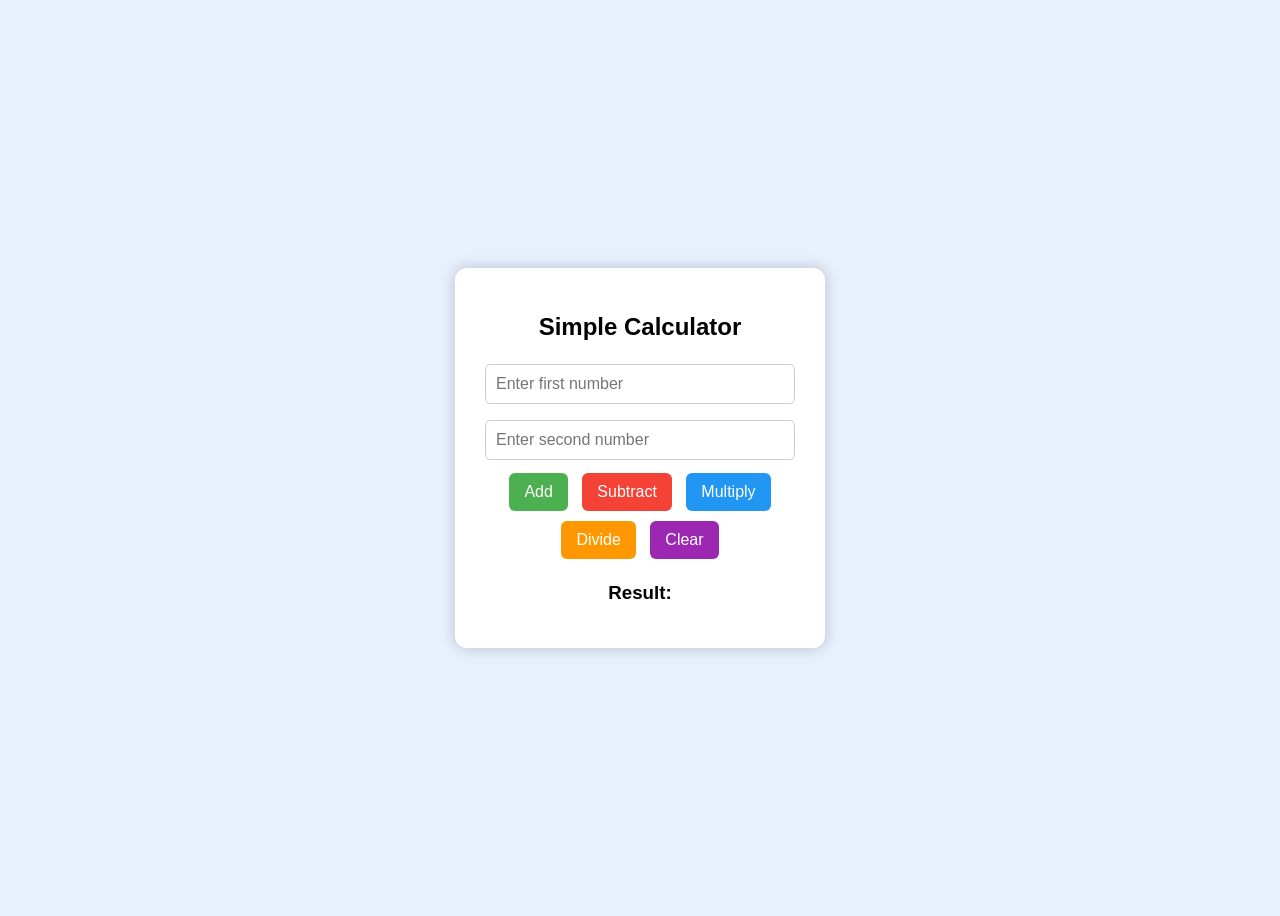
==== index.html @ 3a1f04d9 "Rename calculator buttons.html to index.html" ====
<!DOCTYPE html>
<html lang="en">
<head>
  <meta charset="UTF-8">
  <title>User Defined Calculator</title>
  <style>
    body {
      font-family: Arial;
      background: #e7f0fd;
      display: flex;
      justify-content: center;
      align-items: center;
      height: 100vh;
    }
    .calc-box {
      background: #fff;
      padding: 25px;
      border-radius: 12px;
      box-shadow: 0 0 15px rgba(0,0,0,0.2);
      width: 320px;
      text-align: center;
    }
    input {
      width: 90%;
      padding: 10px;
      margin: 8px 0;
      font-size: 16px;
      border-radius: 5px;
      border: 1px solid #ccc;
    }
    button {
      padding: 10px 15px;
      margin: 5px;
      font-size: 16px;
      border: none;
      border-radius: 6px;
      cursor: pointer;
    }
    .add { background: #4caf50; color: white; }
    .sub { background: #f44336; color: white; }
    .mul { background: #2196f3; color: white; }
    .div { background: #ff9800; color: white; }
    .clear { background: #9c27b0; color: white; }
    h2 { margin-bottom: 15px; }
  </style>
</head>
<body>
  <div class="calc-box">
    <h2>Simple Calculator</h2>
    <input type="number" id="num1" placeholder="Enter first number"><br>
    <input type="number" id="num2" placeholder="Enter second number"><br>
    
    <!-- Operation Buttons -->
    <div>
      <button class="add" onclick="performOperation('add')">Add</button>
      <button class="sub" onclick="performOperation('sub')">Subtract</button>
      <button class="mul" onclick="performOperation('mul')">Multiply</button>
      <button class="div" onclick="performOperation('div')">Divide</button>
      <button class="clear" onclick="clearFields()">Clear</button>
    </div>

    <h3 id="result">Result: </h3>
  </div>

  <script>
    // ----- User defined functions -----
    function add(a, b) {
      return a + b;
    }

    function subtract(a, b) {
      return a - b;
    }

    function multiply(a, b) {
      return a * b;
    }

    function divide(a, b) {
      if (b === 0) return "Error! Division by zero.";
      return a / b;
    }

    // Main operation function
    function performOperation(type) {
      let n1 = parseFloat(document.getElementById("num1").value);
      let n2 = parseFloat(document.getElementById("num2").value);
      let result;

      if (isNaN(n1) || isNaN(n2)) {
        document.getElementById("result").innerText = "Please enter valid numbers!";
        return;
      }

      // Call respective user-defined function
      if (type === 'add') result = add(n1, n2);
      else if (type === 'sub') result = subtract(n1, n2);
      else if (type === 'mul') result = multiply(n1, n2);
      else if (type === 'div') result = divide(n1, n2);
      else result = "Invalid operation";

      document.getElementById("result").innerText = "Result: " + result;
    }

    // Clear all input fields and result
    function clearFields() {
      document.getElementById("num1").value = "";
      document.getElementById("num2").value = "";
      document.getElementById("result").innerText = "Result:";
    }
  </script>
</body>
</html>
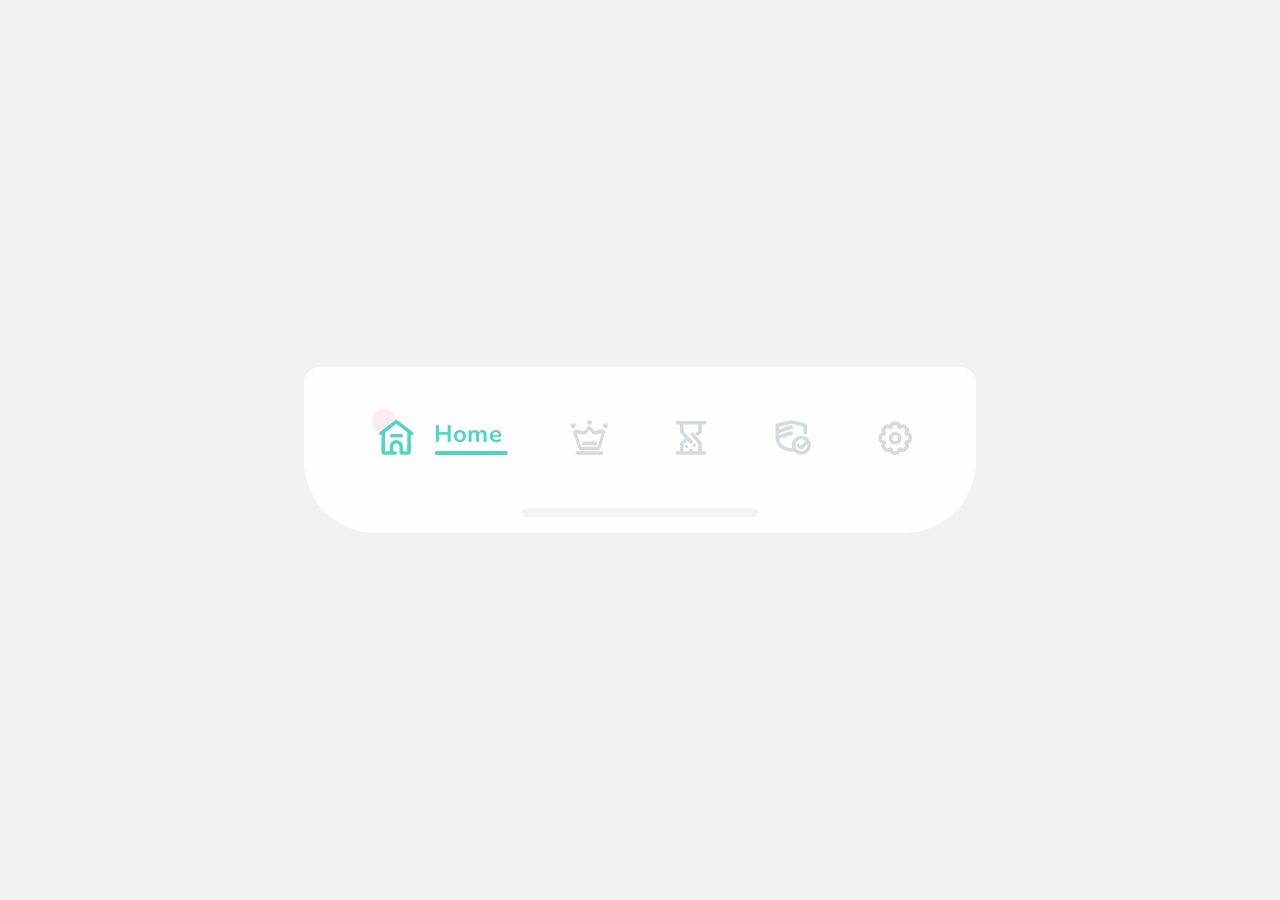
==== commit 1030bf58: "Add files via upload" ====
--- a/index.html
+++ b/index.html
@@ -1,113 +1,129 @@
 <!DOCTYPE html>
 <html lang="en">
 <head>
-  <meta charset="UTF-8">
-  <title>User Defined Calculator</title>
-  <style>
-    body {
-      font-family: Arial;
-      background: #e7f0fd;
-      display: flex;
-      justify-content: center;
-      align-items: center;
-      height: 100vh;
-    }
-    .calc-box {
-      background: #fff;
-      padding: 25px;
-      border-radius: 12px;
-      box-shadow: 0 0 15px rgba(0,0,0,0.2);
-      width: 320px;
-      text-align: center;
-    }
-    input {
-      width: 90%;
-      padding: 10px;
-      margin: 8px 0;
-      font-size: 16px;
-      border-radius: 5px;
-      border: 1px solid #ccc;
-    }
-    button {
-      padding: 10px 15px;
-      margin: 5px;
-      font-size: 16px;
-      border: none;
-      border-radius: 6px;
-      cursor: pointer;
-    }
-    .add { background: #4caf50; color: white; }
-    .sub { background: #f44336; color: white; }
-    .mul { background: #2196f3; color: white; }
-    .div { background: #ff9800; color: white; }
-    .clear { background: #9c27b0; color: white; }
-    h2 { margin-bottom: 15px; }
-  </style>
+    <meta charset="UTF-8">
+    <meta name="viewport" content="width=device-width, initial-scale=1.0">
+    <title>Document</title>
+    <link rel="stylesheet" href="styles.css">
 </head>
 <body>
-  <div class="calc-box">
-    <h2>Simple Calculator</h2>
-    <input type="number" id="num1" placeholder="Enter first number"><br>
-    <input type="number" id="num2" placeholder="Enter second number"><br>
-    
-    <!-- Operation Buttons -->
-    <div>
-      <button class="add" onclick="performOperation('add')">Add</button>
-      <button class="sub" onclick="performOperation('sub')">Subtract</button>
-      <button class="mul" onclick="performOperation('mul')">Multiply</button>
-      <button class="div" onclick="performOperation('div')">Divide</button>
-      <button class="clear" onclick="clearFields()">Clear</button>
-    </div>
+    <menu class="menu">
+        
+        <button class="menu__item active">
+            <div class="menu__icon" >
 
-    <h3 id="result">Result: </h3>
-  </div>
+                <svg class="icon" xmlns="http://www.w3.org/2000/svg" viewBox="0 0 179.1 145" >
+			
+                    <g id="home-anm">
+                        <path stroke-linejoin="round"  stroke-linecap="round" d="M70.5,80.1h40.7"/>
+                        <path d="M35,64v80"/>
+                        <path d="M145.1,143V63"/>
+                        <path stroke-linecap="round" stroke-linejoin="round" d="M24.9,70l65.7-50.7L156.3,70"/>
+                    </g>
+        
+                    <path stroke-linejoin="round" d="M145.1,117.6v33.1c0,1.5-1.2,2.8-2.8,2.8h-28.4c-1.5,0-2.8-1.2-2.8-2.8V126c0-11.3-9.2-20.5-20.5-20.5l0,0
+                    c-11.3,0-20.5,9.2-20.5,20.5v27.5h16H37.8c-1.5,0-2.8-1.2-2.8-2.8v-34.2"/>
+        
+                </svg>
 
-  <script>
-    // ----- User defined functions -----
-    function add(a, b) {
-      return a + b;
-    }
+            </div>
+            <strong class="menu__text active">home</strong>
+        </button>
 
-    function subtract(a, b) {
-      return a - b;
-    }
+        <button class="menu__item">
+            <div class="menu__icon" >
 
-    function multiply(a, b) {
-      return a * b;
-    }
+                <svg class="icon" xmlns="http://www.w3.org/2000/svg" viewBox="0 0 179.1 145">
 
-    function divide(a, b) {
-      if (b === 0) return "Error! Division by zero.";
-      return a / b;
-    }
+                    <g id="strategy-anm" >
+                        <path d="M84.1,50.4L72,64.7c-2,2.4-5.2,3.5-8.3,3l-40.1-6.8c-3.2-0.6-5.8,2.4-4.8,5.5L42,127.9c1.2,3.6,4.6,6.1,8.4,6.1
+                        h81.6c3.9,0,7.3-2.6,8.5-6.3l21.5-61.4c0.9-3-1.7-6-4.9-5.4l-38.3,6.7c-3,0.6-6.2-0.5-8.2-2.8L97.4,50.2
+                        C93.8,46.3,87.6,46.3,84.1,50.4z"/>
+                    </g>
+                    <path stroke-linecap="round" d="M38.8,153.5h105.5"/>
+                    <path stroke-linecap="round" d="M66.8,112.5h49.5"/>
+                    <path id="strategy-cir1" stroke-width="0" fill="currentColor" d="M32.4,37.5c0,5.8-4.7,10.5-10.5,10.5s-10.5-4.7-10.5-10.5S16.1,27,21.9,27S32.4,31.7,32.4,37.5z"/>
+                    <path id="strategy-cir2" stroke-width="0" fill="currentColor" d="M102.3,23.5c0,5.8-4.7,10.5-10.5,10.5s-10.5-4.7-10.5-10.5S86,13,91.8,13S102.3,17.7,102.3,23.5z"/>
+                    <path id="strategy-cir3" stroke-width="0" fill="currentColor" d="M169.6,37.5c0,5.8-4.7,10.5-10.5,10.5s-10.5-4.7-10.5-10.5S153.3,27,159.1,27S169.6,31.7,169.6,37.5z"/>
+                
+                </svg>
 
-    // Main operation function
-    function performOperation(type) {
-      let n1 = parseFloat(document.getElementById("num1").value);
-      let n2 = parseFloat(document.getElementById("num2").value);
-      let result;
+            </div>
+            <strong class="menu__text">strategy</strong>
+        </button>
 
-      if (isNaN(n1) || isNaN(n2)) {
-        document.getElementById("result").innerText = "Please enter valid numbers!";
-        return;
-      }
+        <button class="menu__item">
+            <div class="menu__icon" >
 
-      // Call respective user-defined function
-      if (type === 'add') result = add(n1, n2);
-      else if (type === 'sub') result = subtract(n1, n2);
-      else if (type === 'mul') result = multiply(n1, n2);
-      else if (type === 'div') result = divide(n1, n2);
-      else result = "Invalid operation";
+                <svg class="icon"  xmlns="http://www.w3.org/2000/svg" viewBox="0 0 179.1 145" >
 
-      document.getElementById("result").innerText = "Result: " + result;
-    }
+                    <g id="period-cir">
+                        <path fill="currentColor" stroke-width="0" d="M96.5,141.7c0,3.9-3.1,7-7,7s-7-3.1-7-7s3.1-7,7-7C93.4,134.6,96.5,137.8,96.5,141.7z"/>
+                        <path fill="currentColor" stroke-width="0" d="M78.2,126.7c0,3.9-3.1,7-7,7s-7-3.1-7-7c0-3.9,3.1-7,7-7S78.2,122.8,78.2,126.7z"/>
+                        <path fill="currentColor" stroke-width="0" d="M110.6,120.5c0,3.9-3.1,7-7,7s-7-3.1-7-7s3.1-7,7-7S110.6,116.6,110.6,120.5z"/>
+                    
+                    </g>
+                    <g id="period-anm">
+                        <path stroke-linecap="round" d="M30.8,24.7h118.3 M117.3,71.2l9.7-6.7c0.7-0.4,1.1-1.1,1.1-1.9V24.7H50v37.8"/>
+                        <path stroke-linecap="round" d="M149.4,153.3H30.6 M75.5,90.7l-23.1,21.2c-1.6,1.4-2.4,3.4-2.4,5.6v35.9h78.1V113"/>
+                        <g id="period-line">
+                            <path stroke-linecap="round" d="M50,62.5l40,44.2"/>
+                            <path stroke-linecap="round" d="M128.1,111.7L95.2,73.4"/>
+                        </g>
+                    </g>
+        
+                </svg>
 
-    // Clear all input fields and result
-    function clearFields() {
-      document.getElementById("num1").value = "";
-      document.getElementById("num2").value = "";
-      document.getElementById("result").innerText = "Result:";
-    }
-  </script>
+            </div>
+            <strong class="menu__text">period</strong>
+        </button>
+
+        <button class="menu__item">
+            <div class="menu__icon" >
+
+                <svg class="icon" xmlns="http://www.w3.org/2000/svg" viewBox="0 0 179.1 145" >
+
+                    <path stroke-linecap="round" d="M94,139c-4.8,1.3-8.8,1.7-11.4,1.8c0,0-18.3,1.1-36.9-11.6c-1.9-1.3-4.7-3.2-7.8-6.2c-1.7-1.6-2.9-2.9-3.4-3.6
+                    c0,0-3.6-4.2-6.1-8.6c-4.6-8.4-5.4-18.9-5.5-21l0,0V75.5v-39c0-0.7,0.5-1.3,1.2-1.5l58-14.2c0.2-0.1,0.5-0.1,0.7,0l57.9,14.7
+                    c0.7,0.2,1.1,0.8,1.1,1.5v29.7"/>
+                    <path id="security-cir" stroke-linecap="round" d="M158.3,120.7c0,18.3-14.8,33.1-33.1,33.1s-33-14.8-33-33.1s14.8-33.1,33.1-33.1S158.3,102.4,158.3,120.7z"/>
+                    <g id="security-strok">
+                        <path stroke-linecap="round" d="M151.1,104.5l-25,25c-1.3,1.3-3.5,1.3-4.9,0l-9.1-9.1"/>
+                        <path stroke-linecap="round" d="M82.6,43L23.1,62.3"/>
+                        <path stroke-linecap="round" d="M82.6,68.4L23.1,87.6"/>
+                    </g>
+        
+                </svg>
+
+            </div>
+            <strong class="menu__text">security</strong>
+        </button>
+
+        <button class="menu__item">
+            <div class="menu__icon" >
+
+                <svg class="icon" xmlns="http://www.w3.org/2000/svg" viewBox="0 0 179.1 145" >
+
+                    <circle cx="90.5" cy="90.2" r="19.7"/>
+                    <g id="settings-anm" >
+                        <path stroke-linejoin="round" d="M144.7,73.8l-6.2-1c-0.6-1.5-1.2-3-1.9-4.5l3.6-5.1c3.2-4.4,2.7-10.5-1.2-14.3l-7.4-7.4
+                        c-2.1-2.1-4.9-3.3-7.8-3.3c-2.3,0-4.5,0.7-6.4,2.1l-5.1,3.6c-1.6-0.7-3.2-1.4-4.8-2l-1-6.1c-0.9-5.4-5.5-9.3-10.9-9.3H85.1
+                        c-5.4,0-10,3.9-10.9,9.2L73.1,42c-1.5,0.6-3,1.2-4.5,1.9l-5-3.6c-1.9-1.4-4.1-2.1-6.5-2.1c-3,0-5.8,1.2-7.8,3.3l-7.4,7.4
+                        c-3.8,3.8-4.3,9.8-1.2,14.3l3.7,5.2c-0.7,1.5-1.3,3-1.8,4.5l-6.1,1c-5.4,0.9-9.3,5.5-9.3,10.9v10.5c0,5.4,3.9,10,9.2,10.9l6.3,1.1
+                        c0.6,1.5,1.2,3,1.9,4.5l-3.6,5c-3.2,4.4-2.7,10.5,1.2,14.3l7.4,7.4c2.1,2.1,4.9,3.3,7.8,3.3c2.3,0,4.5-0.7,6.4-2.1L69,136
+                        c1.4,0.6,2.8,1.2,4.2,1.7l1,6.2c0.9,5.4,5.5,9.3,10.9,9.3h10.5c5.4,0,10-3.9,10.9-9.2l1-6.2c1.5-0.6,3-1.2,4.5-1.9l5.1,3.6
+                        c1.9,1.4,4.1,2.1,6.5,2.1c3,0,5.7-1.2,7.8-3.3l7.4-7.4c3.8-3.8,4.3-9.8,1.2-14.3l-3.6-5.1c0.7-1.5,1.3-3,1.9-4.5l6.2-1
+                        c5.4-0.9,9.3-5.5,9.3-10.9V84.8C153.9,79.3,150.1,74.7,144.7,73.8z"/>
+                    </g>
+        
+                </svg>
+
+            </div>
+            <strong class="menu__text">settings</strong>
+        </button>
+
+    </menu>
+
+    <script src="script.js"></script>
 </body>
-</html>
+</html>
--- a/styles.css
+++ b/styles.css
@@ -0,0 +1,460 @@
+@import url('https://fonts.googleapis.com/css2?family=Nunito:wght@800&display=swap');
+
+html {
+
+    box-sizing: border-box ;
+    --duration: .45s ;
+    --cubic: cubic-bezier(0.4, 0, 0.2, 1) ;
+    --color-1: #d5dadd ;
+    --color-2: #51d5c2 ;
+
+}
+
+html *,
+html *::before,
+html *::after {
+
+    box-sizing: inherit ;
+
+}
+
+body {
+
+    margin: 0 ;
+    height: 100vh ;
+    display: flex ;
+    overflow: hidden ;
+    align-items: center ;
+    justify-content: center ; 
+    background-color: #f0f1f1 ;
+    font-family: 'Nunito', sans-serif ;
+
+}
+
+.menu {
+
+    margin: 0 ;
+    width: 42em ;
+    display: flex ;
+    height: 10.4em ;
+    user-select: none ;
+    position: relative ;
+    align-items: center ;
+    padding: 0 1.9em 2.5em ;
+    justify-content: center ;
+    background-color: #fefefe ;
+    border-radius: 1em 1em 4.5em 4.5em ;
+    -webkit-tap-highlight-color: transparent ;
+
+}
+
+@media (max-width: 42.625em) {
+  
+  .menu {
+    
+    font-size: .55em ;
+    
+  }
+  
+}
+
+.menu::after {
+
+    height: 5% ;
+    width: 35% ;
+    bottom: 10% ;
+    content: " " ;
+    position: absolute ;
+    border-radius: 1em ;
+    background-color: #f2f3f4 ;
+
+
+}
+
+.menu__item {
+
+    all: unset ;
+    flex-grow: 1 ;
+    display: flex ;
+    cursor: pointer ;
+    overflow: hidden ;
+    padding-top: 0.5em ;
+    position: relative ;
+    align-items: center ;
+    color: var(--color-1) ;
+    justify-content: center ;
+    transition: flex-grow var(--duration) var(--cubic) ;
+    
+}
+
+.menu__icon {
+    
+    font-size: 1.05em ;
+    stroke: currentColor ;
+    transition: transform var(--duration) var(--cubic) ;
+    
+}
+
+.menu__item::before {
+
+    top: 9% ;
+    left: 18.4% ;
+    width: 1.5em ;
+    height: 1.5em ;
+    content: " ";
+    position: absolute ;
+    border-radius: 50% ;
+    transform: scale(0) ;
+    transform-origin: center ;
+    background-color: #fdecef ;
+    transition: transform var(--duration) var(--cubic) ;
+
+}
+
+.menu__item::after {
+
+    left: 0;
+    bottom: 0 ;
+    content: " " ;
+    height: 0.25em ;
+    position: absolute ;
+    border-radius: 2em ;
+    transform-origin: left center ;
+    background-color: currentColor ;
+    width: calc( var(--lineWidth) + 5px ) ;
+    transform: translate3d(3em , 0, 0) scaleX(0) ;
+    transition: transform calc( var(--duration) + .2s) var(--cubic) ;
+
+}
+
+
+.menu__text {
+
+    left: 4.15em ;
+    font-size: 1.5em ;
+    position: absolute ;
+    text-transform: capitalize ;
+    letter-spacing: .01em ;
+    transform: translate3d(0, 109%, 0) ;
+    transition: transform calc( var(--duration) / 3.7 ) ;
+
+}
+
+.menu__item.active {
+    
+    flex-grow: 2.7 ;
+    color: var(--color-2) ;
+    
+}
+
+.menu__item.active .menu__icon {
+    
+    transform: translate3d(-95% , 0, 0) ;
+
+    
+}
+
+.menu__item.active::before {
+
+    transform: scale(1) ;
+
+}
+
+.menu__item.active::after {
+
+    transform: translate3d(6.3em , 0, 0) scaleX(1) ;
+    transition: transform var(--duration) var(--cubic) ;
+
+}
+
+.menu__text.active {
+
+    transform: translate3d(0 , 0, 0) ;
+    transition: transform calc(var(--duration) / 1.5) ;
+}
+
+.icon {
+
+    --duration-icon: 1s ;
+    
+    fill: none ; 
+    width: 2.5em ;
+    height: 2.5em ;
+    display: block ;
+    stroke-width: 15 ;
+    stroke-miterlimit: 10 ;
+    
+}
+
+
+.active #home-anm {
+
+    animation: home var(--duration-icon) ;
+}
+
+@keyframes home {
+
+    25% {
+
+        transform: translate3d(0, -.8em , 0) ;
+
+    }
+
+    50% {
+
+        transform: translate3d(0, .5em , 0) ;
+
+    }
+
+
+}
+
+#strategy-anm {
+    
+    transform: scaleX(.85) ;
+    transform-origin: center ;
+
+}
+
+.active #strategy-anm {
+    
+    animation: strategy var(--duration-icon) ;
+
+}
+
+@keyframes strategy {
+    
+    50% {
+
+        transform: scaleX(1) ;
+        
+    }
+    
+    100%{
+        
+        transform: scaleX(.85) ;
+
+    }
+
+}
+
+.active #strategy-cir1 {
+
+    animation: strategy-cir1 var(--duration-icon);
+}
+
+.active #strategy-cir2 {
+
+    animation: strategy-cir2 var(--duration-icon) .1s;
+}
+
+.active #strategy-cir3 {
+
+    animation: strategy-cir3 var(--duration-icon) .2s;
+}
+
+@keyframes strategy-cir1 {
+    
+    50% {
+
+        transform: translate3d(-.7em,-0.7em,0);
+        
+    }
+    
+    100%{
+        
+        transform: translate3d(0,0,0);
+
+
+    }
+
+}
+
+@keyframes strategy-cir2 {
+    
+    35% {
+
+        transform: translate3d(0,-0.7em,0);
+        
+    }
+    
+    100%{
+        
+        transform: translate3d(0,0,0);
+
+
+    }
+
+}
+
+@keyframes strategy-cir3 {
+    
+    35% {
+
+        transform: translate3d(.7em,-0.7em,0);
+        
+    }
+    
+    100%{
+        
+        transform: translate3d(0,0,0);
+
+
+    }
+
+}
+
+
+.active #period-anm {
+
+    transform-origin: center 100% ;
+    animation: period var(--duration-icon) ;
+
+}
+
+.active #period-cir {
+
+    transform-origin: center ;
+    animation: period-cir var(--duration-icon) ;
+
+}
+
+.active #period-line {
+
+    stroke-dasharray: 66 ;
+    animation: period-line calc( var(--duration-icon) / 2.5 ) reverse ;
+
+}
+
+
+@keyframes period {
+
+    35% {
+
+        transform: scaleY(.85) ;
+
+    }
+
+    60% , 70% {
+
+        transform: scaleY(1.2) ;
+
+    }
+
+    100% {
+        
+        transform: scaleY(1) ;
+
+    }
+
+}
+
+@keyframes period-cir {
+
+    0%{
+
+       opacity: 0 ;
+
+    }
+
+    35% {
+
+        opacity: 1 ;
+        transform: translate3d(15%, -55%, 0) ;
+
+    }
+
+    60%{
+
+        opacity: 0 ;
+        transform: translate3d(-8%, -50%, 0) ;
+
+    }
+
+}
+
+@keyframes period-line {
+
+
+    100% {
+
+        stroke-dashoffset: 66 ;
+
+    }
+
+}
+
+
+.active #security-cir {
+
+    transform-box: fill-box ;
+    transform-origin: center ;
+    animation: security-cir calc( var(--duration-icon) / 1.5 ) ;
+
+}
+
+@keyframes security-cir {
+
+
+    0% {
+
+        transform: scale(0) ;
+        
+    }
+    
+    100% {
+        
+        transform: scale(1) ;
+        
+    }
+
+}
+
+.active #security-strok {
+
+    stroke-dasharray: 96;
+    animation: security-strok calc( var(--duration-icon) / 1.2 ) ;
+
+}
+
+@keyframes security-strok {
+
+
+    0% {
+
+        stroke-dashoffset: 60 ;
+        
+    }
+    
+    100% {
+        
+        stroke-dashoffset: 230 ;
+        
+    }
+
+}
+
+.active #settings-anm {
+
+    transform-box: fill-box ;
+    transform-origin: center ;
+    animation: settings-anm calc( var(--duration-icon) / 1.5 ) ;
+
+}
+
+@keyframes settings-anm {
+
+
+    0% {
+
+        transform: rotate(-60deg);
+        
+    }
+    
+    50% {
+        
+        transform: rotate(60deg);
+        
+    }
+
+}
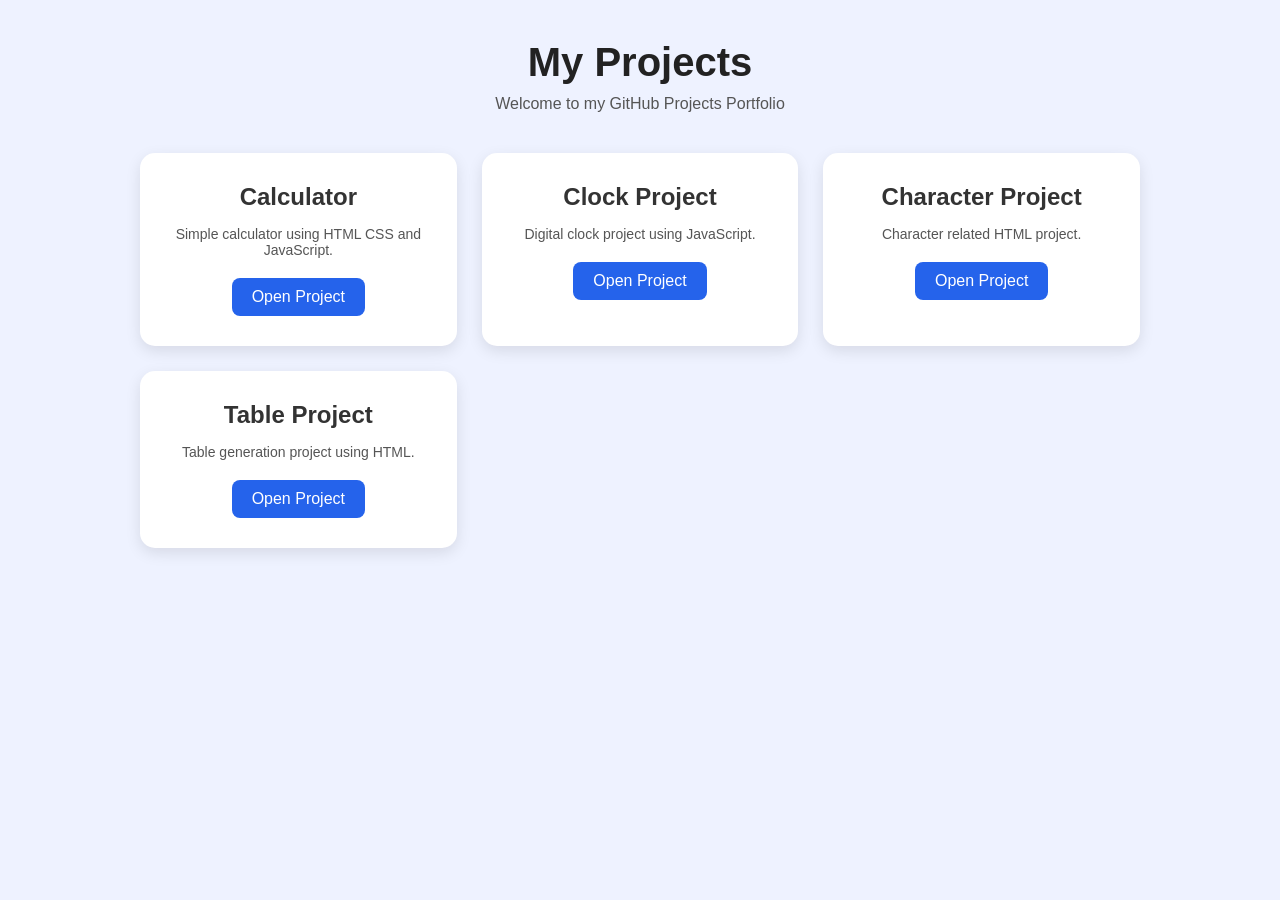
==== commit fc6a7fd0: "Revise index.html for project portfolio layout Updated the HTML structure and content for the projec" ====
--- a/index.html
+++ b/index.html
@@ -1,129 +1,113 @@
 <!DOCTYPE html>
 <html lang="en">
 <head>
-    <meta charset="UTF-8">
-    <meta name="viewport" content="width=device-width, initial-scale=1.0">
-    <title>Document</title>
-    <link rel="stylesheet" href="styles.css">
+  <meta charset="UTF-8" />
+  <meta name="viewport" content="width=device-width, initial-scale=1.0"/>
+  <title>My Projects</title>
+
+  <style>
+    *{
+      margin:0;
+      padding:0;
+      box-sizing:border-box;
+      font-family:Arial, sans-serif;
+    }
+
+    body{
+      background:#eef2ff;
+      padding:40px;
+      text-align:center;
+    }
+
+    h1{
+      margin-bottom:10px;
+      color:#222;
+      font-size:40px;
+    }
+
+    p{
+      color:#555;
+      margin-bottom:40px;
+    }
+
+    .container{
+      display:grid;
+      grid-template-columns:repeat(auto-fit,minmax(250px,1fr));
+      gap:25px;
+      max-width:1000px;
+      margin:auto;
+    }
+
+    .card{
+      background:white;
+      padding:30px;
+      border-radius:15px;
+      box-shadow:0 5px 15px rgba(0,0,0,0.1);
+      transition:0.3s;
+    }
+
+    .card:hover{
+      transform:translateY(-5px);
+    }
+
+    .card h2{
+      margin-bottom:15px;
+      color:#333;
+    }
+
+    .card p{
+      font-size:14px;
+      margin-bottom:20px;
+    }
+
+    .btn{
+      display:inline-block;
+      padding:10px 20px;
+      background:#2563eb;
+      color:white;
+      text-decoration:none;
+      border-radius:8px;
+      transition:0.3s;
+    }
+
+    .btn:hover{
+      background:#1d4ed8;
+    }
+  </style>
 </head>
+
 <body>
-    <menu class="menu">
-        
-        <button class="menu__item active">
-            <div class="menu__icon" >
 
-                <svg class="icon" xmlns="http://www.w3.org/2000/svg" viewBox="0 0 179.1 145" >
-			
-                    <g id="home-anm">
-                        <path stroke-linejoin="round"  stroke-linecap="round" d="M70.5,80.1h40.7"/>
-                        <path d="M35,64v80"/>
-                        <path d="M145.1,143V63"/>
-                        <path stroke-linecap="round" stroke-linejoin="round" d="M24.9,70l65.7-50.7L156.3,70"/>
-                    </g>
-        
-                    <path stroke-linejoin="round" d="M145.1,117.6v33.1c0,1.5-1.2,2.8-2.8,2.8h-28.4c-1.5,0-2.8-1.2-2.8-2.8V126c0-11.3-9.2-20.5-20.5-20.5l0,0
-                    c-11.3,0-20.5,9.2-20.5,20.5v27.5h16H37.8c-1.5,0-2.8-1.2-2.8-2.8v-34.2"/>
-        
-                </svg>
+  <h1>My Projects</h1>
+  <p>Welcome to my GitHub Projects Portfolio</p>
 
-            </div>
-            <strong class="menu__text active">home</strong>
-        </button>
+  <div class="container">
 
-        <button class="menu__item">
-            <div class="menu__icon" >
+    <div class="card">
+      <h2>Calculator</h2>
+      <p>Simple calculator using HTML CSS and JavaScript.</p>
+      <a class="btn" href="calculator.html">Open Project</a>
+    </div>
 
-                <svg class="icon" xmlns="http://www.w3.org/2000/svg" viewBox="0 0 179.1 145">
+    <div class="card">
+      <h2>Clock Project</h2>
+      <p>Digital clock project using JavaScript.</p>
+      <a class="btn" href="clocks.html">Open Project</a>
+    </div>
 
-                    <g id="strategy-anm" >
-                        <path d="M84.1,50.4L72,64.7c-2,2.4-5.2,3.5-8.3,3l-40.1-6.8c-3.2-0.6-5.8,2.4-4.8,5.5L42,127.9c1.2,3.6,4.6,6.1,8.4,6.1
-                        h81.6c3.9,0,7.3-2.6,8.5-6.3l21.5-61.4c0.9-3-1.7-6-4.9-5.4l-38.3,6.7c-3,0.6-6.2-0.5-8.2-2.8L97.4,50.2
-                        C93.8,46.3,87.6,46.3,84.1,50.4z"/>
-                    </g>
-                    <path stroke-linecap="round" d="M38.8,153.5h105.5"/>
-                    <path stroke-linecap="round" d="M66.8,112.5h49.5"/>
-                    <path id="strategy-cir1" stroke-width="0" fill="currentColor" d="M32.4,37.5c0,5.8-4.7,10.5-10.5,10.5s-10.5-4.7-10.5-10.5S16.1,27,21.9,27S32.4,31.7,32.4,37.5z"/>
-                    <path id="strategy-cir2" stroke-width="0" fill="currentColor" d="M102.3,23.5c0,5.8-4.7,10.5-10.5,10.5s-10.5-4.7-10.5-10.5S86,13,91.8,13S102.3,17.7,102.3,23.5z"/>
-                    <path id="strategy-cir3" stroke-width="0" fill="currentColor" d="M169.6,37.5c0,5.8-4.7,10.5-10.5,10.5s-10.5-4.7-10.5-10.5S153.3,27,159.1,27S169.6,31.7,169.6,37.5z"/>
-                
-                </svg>
+    <div class="card">
+      <h2>Character Project</h2>
+      <p>Character related HTML project.</p>
+      <a class="btn" href="character.html">Open Project</a>
+    </div>
 
-            </div>
-            <strong class="menu__text">strategy</strong>
-        </button>
+    <div class="card">
+      <h2>Table Project</h2>
+      <p>Table generation project using HTML.</p>
+      <a class="btn" href="table of no.html">Open Project</a>
+    </div>
 
-        <button class="menu__item">
-            <div class="menu__icon" >
+  </div>
 
-                <svg class="icon"  xmlns="http://www.w3.org/2000/svg" viewBox="0 0 179.1 145" >
-
-                    <g id="period-cir">
-                        <path fill="currentColor" stroke-width="0" d="M96.5,141.7c0,3.9-3.1,7-7,7s-7-3.1-7-7s3.1-7,7-7C93.4,134.6,96.5,137.8,96.5,141.7z"/>
-                        <path fill="currentColor" stroke-width="0" d="M78.2,126.7c0,3.9-3.1,7-7,7s-7-3.1-7-7c0-3.9,3.1-7,7-7S78.2,122.8,78.2,126.7z"/>
-                        <path fill="currentColor" stroke-width="0" d="M110.6,120.5c0,3.9-3.1,7-7,7s-7-3.1-7-7s3.1-7,7-7S110.6,116.6,110.6,120.5z"/>
-                    
-                    </g>
-                    <g id="period-anm">
-                        <path stroke-linecap="round" d="M30.8,24.7h118.3 M117.3,71.2l9.7-6.7c0.7-0.4,1.1-1.1,1.1-1.9V24.7H50v37.8"/>
-                        <path stroke-linecap="round" d="M149.4,153.3H30.6 M75.5,90.7l-23.1,21.2c-1.6,1.4-2.4,3.4-2.4,5.6v35.9h78.1V113"/>
-                        <g id="period-line">
-                            <path stroke-linecap="round" d="M50,62.5l40,44.2"/>
-                            <path stroke-linecap="round" d="M128.1,111.7L95.2,73.4"/>
-                        </g>
-                    </g>
-        
-                </svg>
-
-            </div>
-            <strong class="menu__text">period</strong>
-        </button>
-
-        <button class="menu__item">
-            <div class="menu__icon" >
-
-                <svg class="icon" xmlns="http://www.w3.org/2000/svg" viewBox="0 0 179.1 145" >
-
-                    <path stroke-linecap="round" d="M94,139c-4.8,1.3-8.8,1.7-11.4,1.8c0,0-18.3,1.1-36.9-11.6c-1.9-1.3-4.7-3.2-7.8-6.2c-1.7-1.6-2.9-2.9-3.4-3.6
-                    c0,0-3.6-4.2-6.1-8.6c-4.6-8.4-5.4-18.9-5.5-21l0,0V75.5v-39c0-0.7,0.5-1.3,1.2-1.5l58-14.2c0.2-0.1,0.5-0.1,0.7,0l57.9,14.7
-                    c0.7,0.2,1.1,0.8,1.1,1.5v29.7"/>
-                    <path id="security-cir" stroke-linecap="round" d="M158.3,120.7c0,18.3-14.8,33.1-33.1,33.1s-33-14.8-33-33.1s14.8-33.1,33.1-33.1S158.3,102.4,158.3,120.7z"/>
-                    <g id="security-strok">
-                        <path stroke-linecap="round" d="M151.1,104.5l-25,25c-1.3,1.3-3.5,1.3-4.9,0l-9.1-9.1"/>
-                        <path stroke-linecap="round" d="M82.6,43L23.1,62.3"/>
-                        <path stroke-linecap="round" d="M82.6,68.4L23.1,87.6"/>
-                    </g>
-        
-                </svg>
-
-            </div>
-            <strong class="menu__text">security</strong>
-        </button>
-
-        <button class="menu__item">
-            <div class="menu__icon" >
-
-                <svg class="icon" xmlns="http://www.w3.org/2000/svg" viewBox="0 0 179.1 145" >
-
-                    <circle cx="90.5" cy="90.2" r="19.7"/>
-                    <g id="settings-anm" >
-                        <path stroke-linejoin="round" d="M144.7,73.8l-6.2-1c-0.6-1.5-1.2-3-1.9-4.5l3.6-5.1c3.2-4.4,2.7-10.5-1.2-14.3l-7.4-7.4
-                        c-2.1-2.1-4.9-3.3-7.8-3.3c-2.3,0-4.5,0.7-6.4,2.1l-5.1,3.6c-1.6-0.7-3.2-1.4-4.8-2l-1-6.1c-0.9-5.4-5.5-9.3-10.9-9.3H85.1
-                        c-5.4,0-10,3.9-10.9,9.2L73.1,42c-1.5,0.6-3,1.2-4.5,1.9l-5-3.6c-1.9-1.4-4.1-2.1-6.5-2.1c-3,0-5.8,1.2-7.8,3.3l-7.4,7.4
-                        c-3.8,3.8-4.3,9.8-1.2,14.3l3.7,5.2c-0.7,1.5-1.3,3-1.8,4.5l-6.1,1c-5.4,0.9-9.3,5.5-9.3,10.9v10.5c0,5.4,3.9,10,9.2,10.9l6.3,1.1
-                        c0.6,1.5,1.2,3,1.9,4.5l-3.6,5c-3.2,4.4-2.7,10.5,1.2,14.3l7.4,7.4c2.1,2.1,4.9,3.3,7.8,3.3c2.3,0,4.5-0.7,6.4-2.1L69,136
-                        c1.4,0.6,2.8,1.2,4.2,1.7l1,6.2c0.9,5.4,5.5,9.3,10.9,9.3h10.5c5.4,0,10-3.9,10.9-9.2l1-6.2c1.5-0.6,3-1.2,4.5-1.9l5.1,3.6
-                        c1.9,1.4,4.1,2.1,6.5,2.1c3,0,5.7-1.2,7.8-3.3l7.4-7.4c3.8-3.8,4.3-9.8,1.2-14.3l-3.6-5.1c0.7-1.5,1.3-3,1.9-4.5l6.2-1
-                        c5.4-0.9,9.3-5.5,9.3-10.9V84.8C153.9,79.3,150.1,74.7,144.7,73.8z"/>
-                    </g>
-        
-                </svg>
-
-            </div>
-            <strong class="menu__text">settings</strong>
-        </button>
-
-    </menu>
-
-    <script src="script.js"></script>
 </body>
-</html>+</html>
